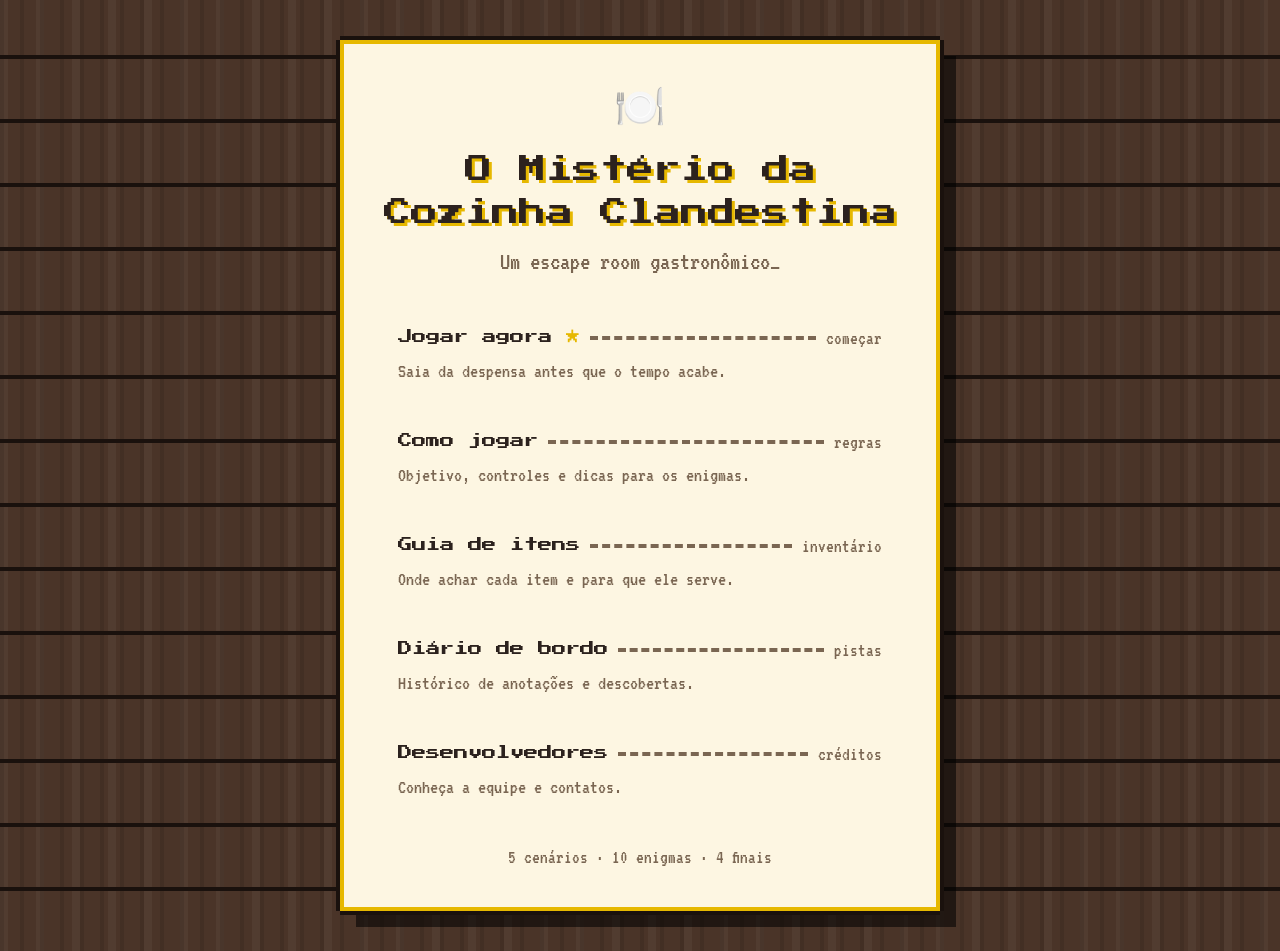
==== index.html @ 62f23891 "alteração 1" ====
<!doctype html>
<html lang="pt-BR">
  <head>
    <meta charset="UTF-8" />
    <meta name="viewport" content="width=device-width, initial-scale=1" />
    <link rel="stylesheet" href="/css/cssindex.css" />
    <title>O Mistério da Cozinha Clandestina</title>
  </head>
  <body class="home">
    <main class="cardapio">
      <div class="selo" aria-hidden="true">🍽️</div>
      <h1>O Mistério da Cozinha Clandestina</h1>
      <p class="subtitulo">Um escape room gastronômico</p>

      <nav aria-label="Menu principal">
        <ul class="menu">
          <li class="destaque">
            <a href="jogar.html">
              <span class="linha"
                ><span class="nome">Jogar agora</span
                ><span class="pontilhado"></span
                ><span class="pagina">começar</span></span
              >
              <span class="desc"
                >Saia da despensa antes que o tempo acabe.</span
              >
            </a>
          </li>
          <li>
            <a href="como-jogar.html">
              <span class="linha"
                ><span class="nome">Como jogar</span
                ><span class="pontilhado"></span
                ><span class="pagina">regras</span></span
              >
              <span class="desc"
                >Objetivo, controles e dicas para os enigmas.</span
              >
            </a>
          </li>
          <li>
            <a href="guia-itens.html">
              <span class="linha"
                ><span class="nome">Guia de itens</span
                ><span class="pontilhado"></span
                ><span class="pagina">inventário</span></span
              >
              <span class="desc"
                >Onde achar cada item e para que ele serve.</span
              >
            </a>
          </li>
          <li>
            <a href="diario.html">
              <span class="linha"
                ><span class="nome">Diário de bordo</span
                ><span class="pontilhado"></span
                ><span class="pagina">pistas</span></span
              >
              <span class="desc"
                >Histórico de anotações e descobertas.</span
              >
            </a>
          </li>
          <li>
            <a href="desenvolvedores.html">
              <span class="linha"
                ><span class="nome">Desenvolvedores</span
                ><span class="pontilhado"></span
                ><span class="pagina">créditos</span></span
              >
              <span class="desc"
                >Conheça a equipe e contatos.</span
              >
            </a>
          </li>
        </ul>
      </nav>

      <p class="rodape-cardapio">5 cenários · 10 enigmas · 4 finais</p>
    </main>
  </body>
</html>
---- css/cssindex.css ----
@import url("https://fonts.googleapis.com/css2?family=Press+Start+2P&family=VT323&display=swap");

      :root {
        --escuro: #1a110d;
        --madeira: #4a3428;
        --papel: #fdf6e2;
        --tinta: #2c221e;
        --tomate: #d9534f;
        --latao: #e6b800;
        --suave: #7a6652;
        --titulo: "Press Start 2P", monospace;
        --texto: "VT323", monospace;
      }
      * {
        box-sizing: border-box;
        margin: 0;
        padding: 0;
      }
      body {
        min-height: 100vh;
        background-color: var(--madeira);
        background-image:
          repeating-linear-gradient(
            0deg,
            transparent 0 60px,
            var(--escuro) 60px 64px
          ),
          repeating-linear-gradient(
            90deg,
            rgba(0, 0, 0, 0.1) 0 4px,
            transparent 4px 20px
          ),
          repeating-linear-gradient(
            90deg,
            rgba(255, 255, 255, 0.04) 0 8px,
            transparent 8px 36px
          );
        color: var(--papel);
        font-family: var(--texto);
        font-size: 1.4rem;
        line-height: 1.3;
        image-rendering: pixelated;
      }
      a {
        color: inherit;
      }
      :focus-visible {
        outline: 4px solid var(--latao);
        outline-offset: 4px;
      }

      .home {
        display: grid;
        place-items: center;
        padding: 40px 16px;
      }
      .cardapio {
        width: min(600px, 100%);
        background: var(--papel);
        color: var(--tinta);
        padding: 44px 36px 36px;
        border: 4px solid var(--latao);
        box-shadow:
          0 -4px 0 0 var(--escuro),
          0 4px 0 0 var(--escuro),
          -4px 0 0 0 var(--escuro),
          4px 0 0 0 var(--escuro),
          16px 16px 0 0 rgba(0, 0, 0, 0.55);
        text-align: center;
      }
      .cardapio .selo {
        font-size: 2.6rem;
        line-height: 1;
      }
      .cardapio h1 {
        font-family: var(--titulo);
        font-weight: 400;
        font-size: clamp(1.1rem, 4.2vw, 1.7rem);
        line-height: 1.6;
        margin: 18px 0 10px;
        text-shadow: 3px 3px 0 var(--latao);
      }
      .cardapio .subtitulo {
        color: var(--suave);
        font-size: 1.6rem;
        margin-bottom: 30px;
      }
      .cardapio .subtitulo::after {
        content: "_";
        animation: piscar 1s steps(1) infinite;
      }

      .menu {
        list-style: none;
        text-align: left;
      }
      .menu li + li {
        margin-top: 10px;
      }
      .menu a {
        display: block;
        padding: 14px;
        text-decoration: none;
        border: 4px solid transparent;
      }
      .menu .linha {
        display: flex;
        align-items: baseline;
        gap: 10px;
      }
      .menu .nome {
        font-family: var(--titulo);
        font-size: 0.9rem;
        line-height: 1.6;
      }
      .menu .pontilhado {
        flex: 1;
        border-bottom: 4px dashed var(--suave);
        transform: translateY(-4px);
      }
      .menu .pagina {
        font-size: 1.2rem;
        color: var(--suave);
      }
      .menu .desc {
        display: block;
        font-size: 1.25rem;
        color: var(--suave);
        margin-top: 6px;
      }

      .menu a:hover,
      .menu a:focus-visible {
        background: var(--tomate);
        color: var(--papel);
        border-color: var(--escuro);
        box-shadow: 6px 6px 0 0 var(--escuro);
        transform: translate(-3px, -3px);
      }
      .menu a:active {
        transform: translate(3px, 3px);
        box-shadow: none;
      }
      .menu a:hover .nome::before,
      .menu a:focus-visible .nome::before {
        content: "▶ ";
        color: var(--latao);
      }
      .menu a:hover .pontilhado,
      .menu a:focus-visible .pontilhado {
        border-color: var(--papel);
      }
      .menu a:hover .pagina,
      .menu a:hover .desc,
      .menu a:focus-visible .pagina,
      .menu a:focus-visible .desc {
        color: var(--papel);
      }
      .menu .destaque .nome::after {
        content: " ★";
        color: var(--latao);
      }

      .rodape-cardapio {
        margin-top: 28px;
        font-size: 1.2rem;
        color: var(--suave);
      }

      @keyframes piscar {
        50% {
          opacity: 0;
        }
      }

      @media (max-width: 520px) {
        .cardapio {
          padding: 36px 18px 28px;
        }
        .menu .pagina {
          display: none;
        }
        .menu .nome {
          font-size: 0.8rem;
        }
      }
      @media (prefers-reduced-motion: reduce) {
        * {
          transition: none !important;
        }
        .cardapio .subtitulo::after {
          animation: none;
        }
      }
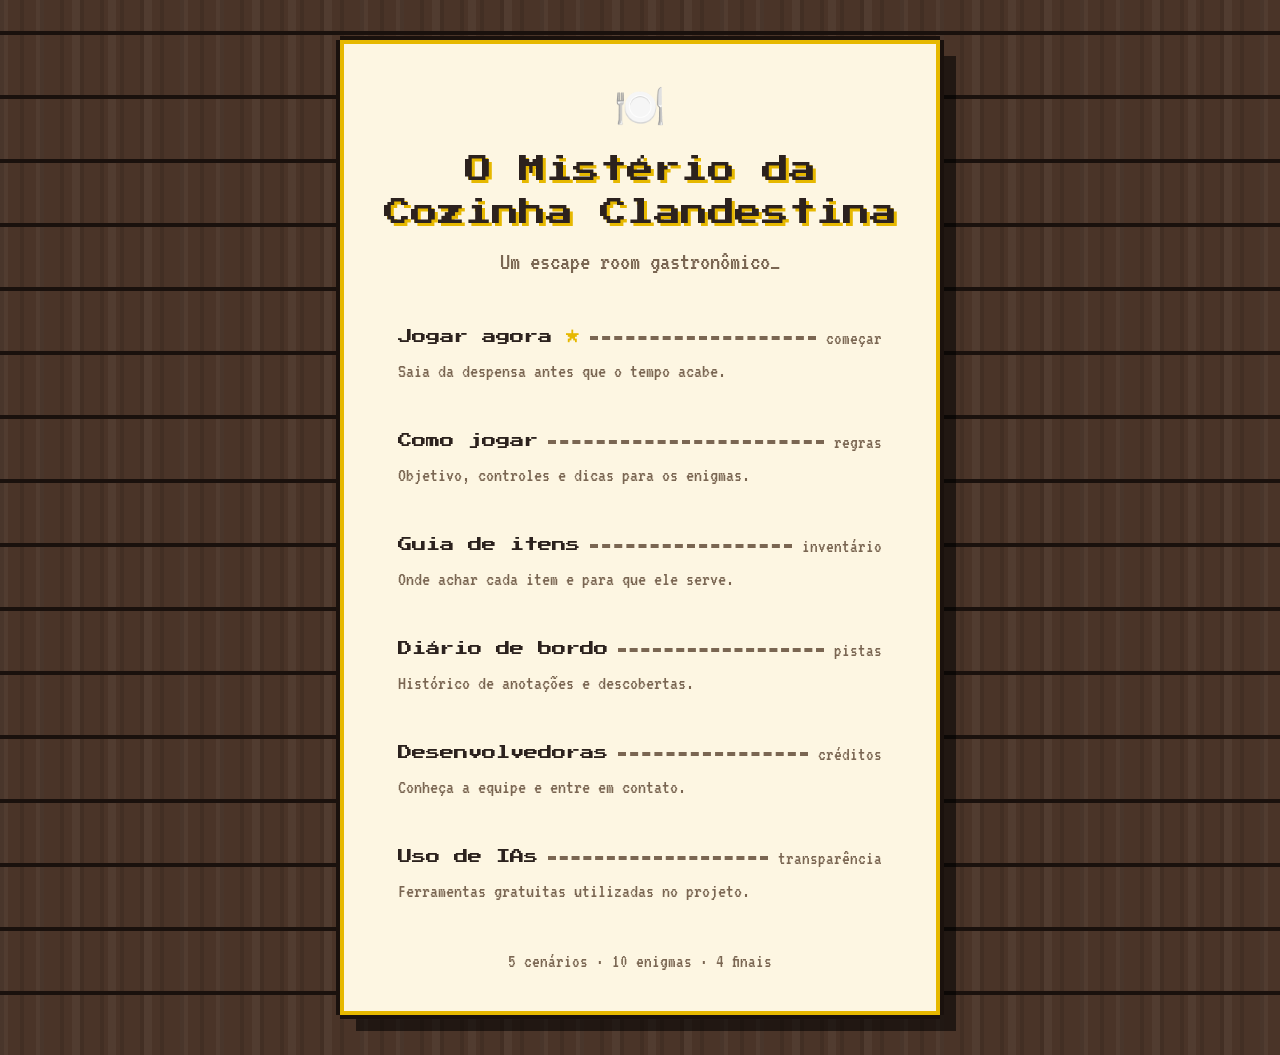
==== commit bff33709: "23.11" ====
--- a/index.html
+++ b/index.html
@@ -3,7 +3,7 @@
   <head>
     <meta charset="UTF-8" />
     <meta name="viewport" content="width=device-width, initial-scale=1" />
-    <link rel="stylesheet" href="/css/cssindex.css" />
+    <link rel="stylesheet" href="css/cssindex.css" />
     <title>O Mistério da Cozinha Clandestina</title>
   </head>
   <body class="home">
@@ -65,12 +65,24 @@
           <li>
             <a href="desenvolvedores.html">
               <span class="linha"
-                ><span class="nome">Desenvolvedores</span
+                ><span class="nome">Desenvolvedoras</span
                 ><span class="pontilhado"></span
                 ><span class="pagina">créditos</span></span
               >
               <span class="desc"
-                >Conheça a equipe e contatos.</span
+                >Conheça a equipe e entre em contato.</span
+              >
+            </a>
+          </li>
+          <li>
+            <a href="ias.html">
+              <span class="linha"
+                ><span class="nome">Uso de IAs</span
+                ><span class="pontilhado"></span
+                ><span class="pagina">transparência</span></span
+              >
+              <span class="desc"
+                >Ferramentas gratuitas utilizadas no projeto.</span
               >
             </a>
           </li>
